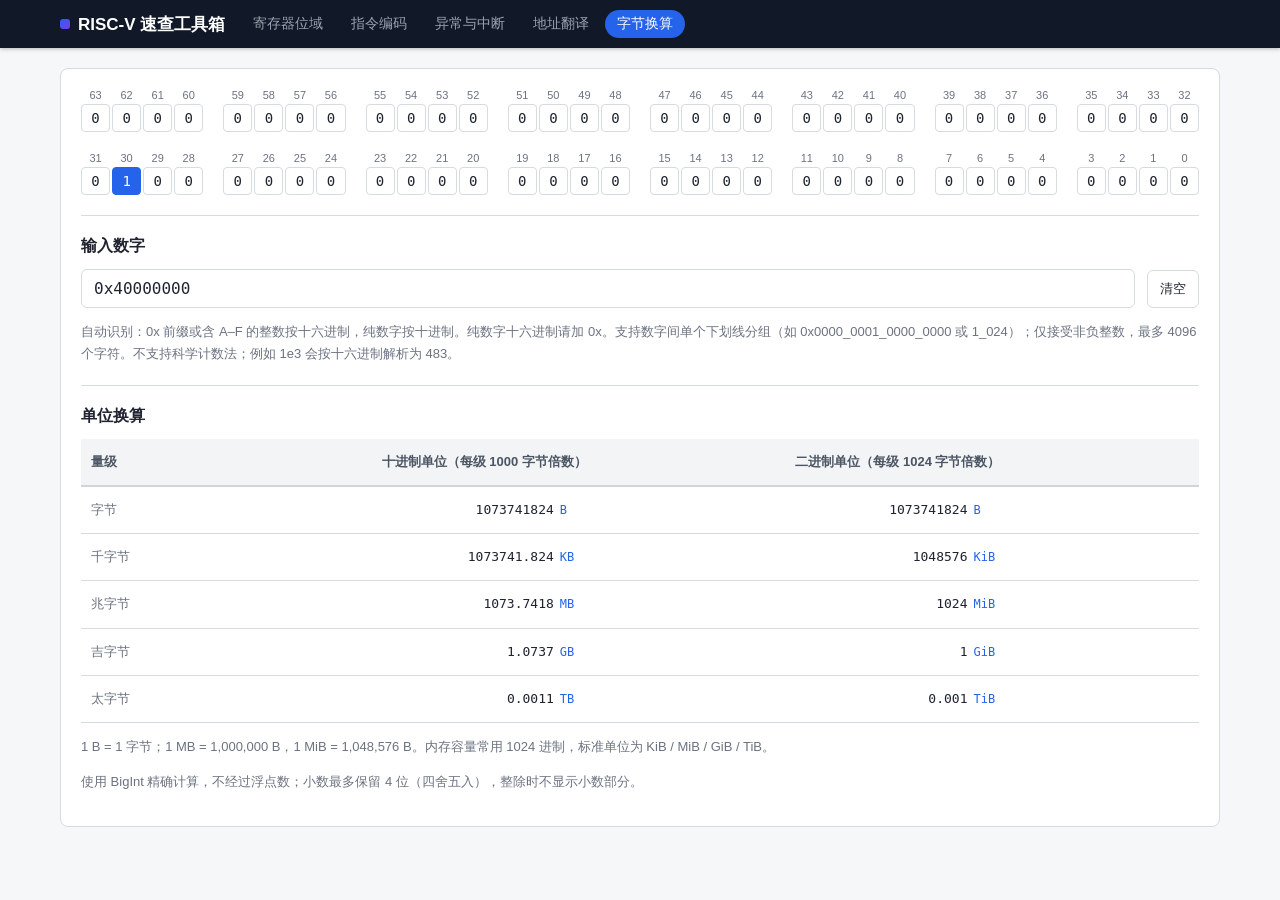
==== bytes.html @ 61f8afaa "Improve input validation and user guidance in bytes.html Updated input validation for hexadecimal an" ====
<!DOCTYPE html>
<html lang="zh-CN">
<head>
<meta charset="UTF-8">
<meta name="viewport" content="width=device-width, initial-scale=1">
<title>RISC-V 速查工具箱</title>
<style>
  :root { --bg:#f6f7f9; --fg:#1f2430; --muted:#6b7280; --line:#d6dae1; --accent:#2563eb; }
  * { box-sizing:border-box; }
  [hidden] { display:none !important; }
  body { margin:0; font-family:-apple-system,"Segoe UI","PingFang SC",sans-serif; background:var(--bg); color:var(--fg); }
  header { position:sticky; top:0; z-index:100; padding:10px max(24px, calc((100% - 1160px) / 2)); background:#111827; color:white; display:flex; flex-wrap:wrap; gap:12px 16px; align-items:center; box-shadow:0 1px 4px rgba(0,0,0,0.25); }
  h1 { font-size:17px; margin:0; font-weight:700; display:flex; align-items:center; gap:8px; }
  h1::before { content:''; width:10px; height:10px; border-radius:3px; background:linear-gradient(135deg,#2563eb,#7c3aed); flex-shrink:0; }
  nav { display:flex; flex-wrap:wrap; gap:4px; margin-right:auto; }
  nav a { color:#9ca3af; text-decoration:none; padding:5px 12px; border-radius:999px; font-size:14px; transition:background .15s, color .15s; }
  nav a:hover { color:white; background:rgba(255,255,255,0.1); }
  nav a[aria-current] { background:var(--accent); color:white; }
  main { max-width:1200px; margin:auto; padding:20px; }
  .card { background:white; border:1px solid var(--line); border-radius:8px; padding:20px; margin-bottom:20px; }
  h2 { margin:0 0 12px; font-size:20px; }
  h3 { font-size:16px; margin:0 0 12px; }
  .section { margin-top:20px; padding-top:20px; border-top:1px solid var(--line); }
  .desc, .tip { color:var(--muted); font-size:13px; line-height:1.7; }
  .input-row { display:flex; align-items:end; gap:12px; }
  .input-field { flex:1; min-width:0; }
  label { display:block; font-size:14px; margin-bottom:6px; }
  input, button { padding:9px 12px; border:1px solid var(--line); border-radius:6px; background:white; color:var(--fg); font:inherit; }
  input { width:100%; font-family:ui-monospace,monospace; }
  input[aria-invalid="true"] { border-color:#b91c1c; }
  button { cursor:pointer; font-size:13px; }
  button:hover { background:#eff6ff; border-color:var(--accent); }
  #clear-btn { flex-shrink:0; }
  :focus-visible { outline:2px solid var(--accent); outline-offset:2px; }
  input:focus-visible { outline:none; border-color:var(--accent); box-shadow:0 0 0 3px rgba(37,99,235,0.15); }
  .error { color:#b91c1c; font-size:13px; line-height:1.7; }
  .bit-grid { display:grid; grid-template-columns:1fr; gap:20px; }
  .bit-group { display:grid; grid-template-columns:repeat(4,minmax(0,1fr)); gap:20px; }
  .bit-byte { display:grid; grid-template-columns:repeat(2,minmax(0,1fr)); gap:20px; }
  .bit-nibble { display:grid; grid-template-columns:repeat(4,minmax(0,1fr)); gap:2px; }
  .bit-cell { min-width:0; text-align:center; }
  .bit-index { display:block; margin-bottom:3px; font-size:11px; color:var(--muted); }
  .bit-button { width:100%; padding:5px 0; border-radius:4px; font:14px ui-monospace,monospace; }
  .bit-button[aria-pressed="true"] { background:var(--accent); border-color:var(--accent); color:white; }
  .bit-button:disabled { cursor:not-allowed; opacity:0.5; }
  table { width:100%; border-collapse:collapse; table-layout:fixed; font-size:13px; }
  th, td { text-align:left; padding:12px 10px; border-bottom:1px solid var(--line); vertical-align:middle; line-height:1.7; }
  th { background:#f3f4f6; color:#4b5563; font-weight:600; border-bottom:2px solid #d1d5db; }
  th:first-child { width:26%; }
  td { font-family:ui-monospace,monospace; overflow-wrap:anywhere; }
  td:first-child { font-family:inherit; color:var(--muted); }
  .unit-value { display:inline-block; min-width:22ch; text-align:right; }
  .unit { display:inline-block; width:3ch; text-align:left; margin-left:6px; color:var(--accent); font-size:12px; }
  @media (max-width:700px) {
    header { padding-left:16px; padding-right:16px; } main { padding:12px; } .card { padding:14px; }
    .bit-grid { grid-template-columns:1fr; gap:12px; }
    .bit-group { grid-template-columns:repeat(2,minmax(0,1fr)); gap:12px; }
    .bit-byte { gap:12px; }
    th, td { padding:10px 6px; } th:first-child { width:26%; }
    .unit-value { min-width:0; }
    .unit { margin-left:4px; }
  }
</style>
</head>
<body>
<header>
  <h1>RISC-V 速查工具箱</h1>
  <nav aria-label="页面导航">
    <a href="index.html">寄存器位域</a>
    <a href="instructions.html">指令编码</a>
    <a href="traps.html">异常与中断</a>
    <a href="translation.html">地址翻译</a>
    <a href="bytes.html" aria-current="page">字节换算</a>
  </nav>
</header>
<main>
  <section class="card" aria-label="字节换算">
    <section aria-label="64 位二进制表示">
      <div id="bit-grid" class="bit-grid" role="group" aria-label="64 位二进制表示" aria-describedby="bit-tip"></div>
      <p class="tip" id="bit-tip"></p>
    </section>
    <section class="section" aria-labelledby="input-title">
      <h3 id="input-title">输入数字</h3>
      <div class="input-row">
        <div class="input-field">
          <input id="number-input" type="text" aria-label="字节数" value="0x40000000" placeholder="例如 0x40000000 或 1073741824"
            autocomplete="off" autocapitalize="off" spellcheck="false" maxlength="4096"
            aria-describedby="input-tip input-error" aria-invalid="false">
        </div>
        <button type="button" id="clear-btn">清空</button>
      </div>
      <p class="tip" id="input-tip">自动识别：0x 前缀或含 A–F 的整数按十六进制，纯数字按十进制。纯数字十六进制请加 0x。支持数字间单个下划线分组（如 0x0000_0001_0000_0000 或 1_024）；仅接受非负整数，最多 4096 个字符。不支持科学计数法；例如 1e3 会按十六进制解析为 483。</p>
      <p class="error" id="input-error" role="alert" hidden></p>
    </section>
    <section class="section" aria-labelledby="units-title">
      <h3 id="units-title">单位换算</h3>
      <table aria-label="字节单位换算结果">
        <thead><tr><th scope="col">量级</th><th scope="col">十进制单位（每级 1000 字节倍数）</th><th scope="col">二进制单位（每级 1024 字节倍数）</th></tr></thead>
        <tbody id="results"></tbody>
      </table>
      <p class="tip">1 B = 1 字节；1 MB = 1,000,000 B，1 MiB = 1,048,576 B。内存容量常用 1024 进制，标准单位为 KiB / MiB / GiB / TiB。</p>
      <p class="tip">使用 BigInt 精确计算，不经过浮点数；小数最多保留 4 位（四舍五入），整除时不显示小数部分。</p>
    </section>
  </section>
</main>
<script src="page-state.js"></script>
<script>
const input = document.getElementById('number-input');
const error = document.getElementById('input-error');
const bitGrid = document.getElementById('bit-grid');
const bitTip = document.getElementById('bit-tip');
let currentBytes = 0n;
const bitButtons = [];
for (let groupIndex = 0; groupIndex < 2; groupIndex++) {
  const firstByte = 7 - groupIndex * 4;
  const group = document.createElement('div'); group.className = 'bit-group';
  group.setAttribute('role', 'group');
  group.setAttribute('aria-label', `第 ${firstByte} 至 ${firstByte - 3} 字节`);
  for (let byte = firstByte; byte > firstByte - 4; byte--) {
    const byteGroup = document.createElement('div'); byteGroup.className = 'bit-byte';
    // 每 4 位（半个字节）一组，组内紧凑、组间留白
    for (let nibble = 1; nibble >= 0; nibble--) {
      const nibbleGroup = document.createElement('div'); nibbleGroup.className = 'bit-nibble';
      for (let offset = 3; offset >= 0; offset--) {
        const bit = byte * 8 + nibble * 4 + offset;
        const cell = document.createElement('div'); cell.className = 'bit-cell';
        const index = document.createElement('span'); index.className = 'bit-index'; index.textContent = bit.toString();
        const button = document.createElement('button'); button.type = 'button'; button.className = 'bit-button';
        button.addEventListener('click', () => {
          if (currentBytes === null) return;
          const value = currentBytes ^ (1n << BigInt(bit));
          const hexadecimal = /^0x/i.test(input.value.trim()) || /[a-f]/i.test(input.value);
          input.value = hexadecimal ? '0x' + value.toString(16).toUpperCase() : value.toString();
          updateResults();
        });
        bitButtons.push({button, bit}); cell.append(index, button); nibbleGroup.appendChild(cell);
      }
      byteGroup.appendChild(nibbleGroup);
    }
    group.appendChild(byteGroup);
  }
  bitGrid.appendChild(group);
}
const units = [['字节','B','B'], ['千字节','KB','KiB'], ['兆字节','MB','MiB'], ['吉字节','GB','GiB'], ['太字节','TB','TiB']];
const resultCells = units.map(([label, decimalUnit, binaryUnit]) => {
  const row = document.createElement('tr');
  const name = document.createElement('td'); name.textContent = label; row.appendChild(name);
  const cells = [decimalUnit, binaryUnit].map(unit => {
    const cell = document.createElement('td');
    const value = document.createElement('span'); value.className = 'unit-value';
    const suffix = document.createElement('span'); suffix.className = 'unit'; suffix.textContent = unit;
    cell.append(value, suffix); row.appendChild(cell); return value;
  });
  document.getElementById('results').appendChild(row); return cells;
});
function parseBytes(raw) {
  const text = raw.trim();
  if (raw.length > 4096) throw new Error('输入不能超过 4096 个字符。');
  if (!text) return null;
  if (/^0x/i.test(text) || /[a-f]/i.test(text)) {
    if (!/^(?:0x)?[0-9a-f]+(?:_[0-9a-f]+)*$/i.test(text)) throw new Error('请输入有效的十六进制非负整数，例如 0xFF 或 FF。');
    return BigInt('0x' + text.replace(/^0x/i, '').replaceAll('_', ''));
  }
  if (!/^[0-9]+(?:_[0-9]+)*$/.test(text)) throw new Error('请输入有效的十进制非负整数，允许数字间单个下划线，不支持小数、负数或其他分隔符。');
  return BigInt(text.replaceAll('_', ''));
}
function formatRatio(bytes, divisor) {
  const integer = bytes / divisor;
  let remainder = bytes % divisor;
  if (remainder === 0n) return integer.toString();
  // 取 5 位小数用于四舍五入到 4 位
  let digits = '';
  for (let i = 0; i < 5; i++) {
    remainder *= 10n;
    digits += (remainder / divisor).toString();
    remainder %= divisor;
  }
  const rounded = (BigInt(digits) + 5n) / 10n;
  if (rounded === 10000n) return (integer + 1n).toString();
  const fraction = rounded.toString().padStart(4, '0').replace(/0+$/, '');
  return integer.toString() + (fraction ? '.' + fraction : '');
}
function updateResults() {
  let bytes = null;
  error.textContent = ''; error.hidden = true; input.setAttribute('aria-invalid', 'false');
  try { bytes = parseBytes(input.value); }
  catch (failure) { error.textContent = failure.message; error.hidden = false; input.setAttribute('aria-invalid', 'true'); }
  currentBytes = error.hidden ? (bytes ?? 0n) : null;
  bitButtons.forEach(({button, bit}) => {
    const enabled = currentBytes !== null;
    const isSet = enabled && (currentBytes & (1n << BigInt(bit))) !== 0n;
    const weight = 1n << BigInt(bit);
    button.disabled = !enabled; button.textContent = enabled ? (isSet ? '1' : '0') : '—';
    button.title = `第 ${bit} 位 · 权重 2^${bit} = 0x${weight.toString(16).toUpperCase()} = ${weight.toString()}`;
    button.setAttribute('aria-pressed', String(isSet));
    button.setAttribute('aria-label', `第 ${bit} 位：${enabled ? (isSet ? '1' : '0') : '不可用'}，权重 2^${bit}，点击翻转`);
  });
  bitTip.hidden = currentBytes === null || currentBytes < (1n << 64n);
  bitTip.textContent = bitTip.hidden ? '' : '当前数值超过 64 位，仅显示低 64 位，翻转时保留高位。';
  resultCells.forEach((cells, index) => cells.forEach((cell, column) => {
    const divisor = (column === 0 ? 1000n : 1024n) ** BigInt(index);
    cell.textContent = bytes === null ? '—' : formatRatio(bytes, divisor);
  }));
}
input.addEventListener('input', updateResults);
document.getElementById('clear-btn').addEventListener('click', () => { input.value = ''; updateResults(); input.focus(); });
updateResults();
PageState.bind({ render:updateResults });
</script>
</body>
</html>
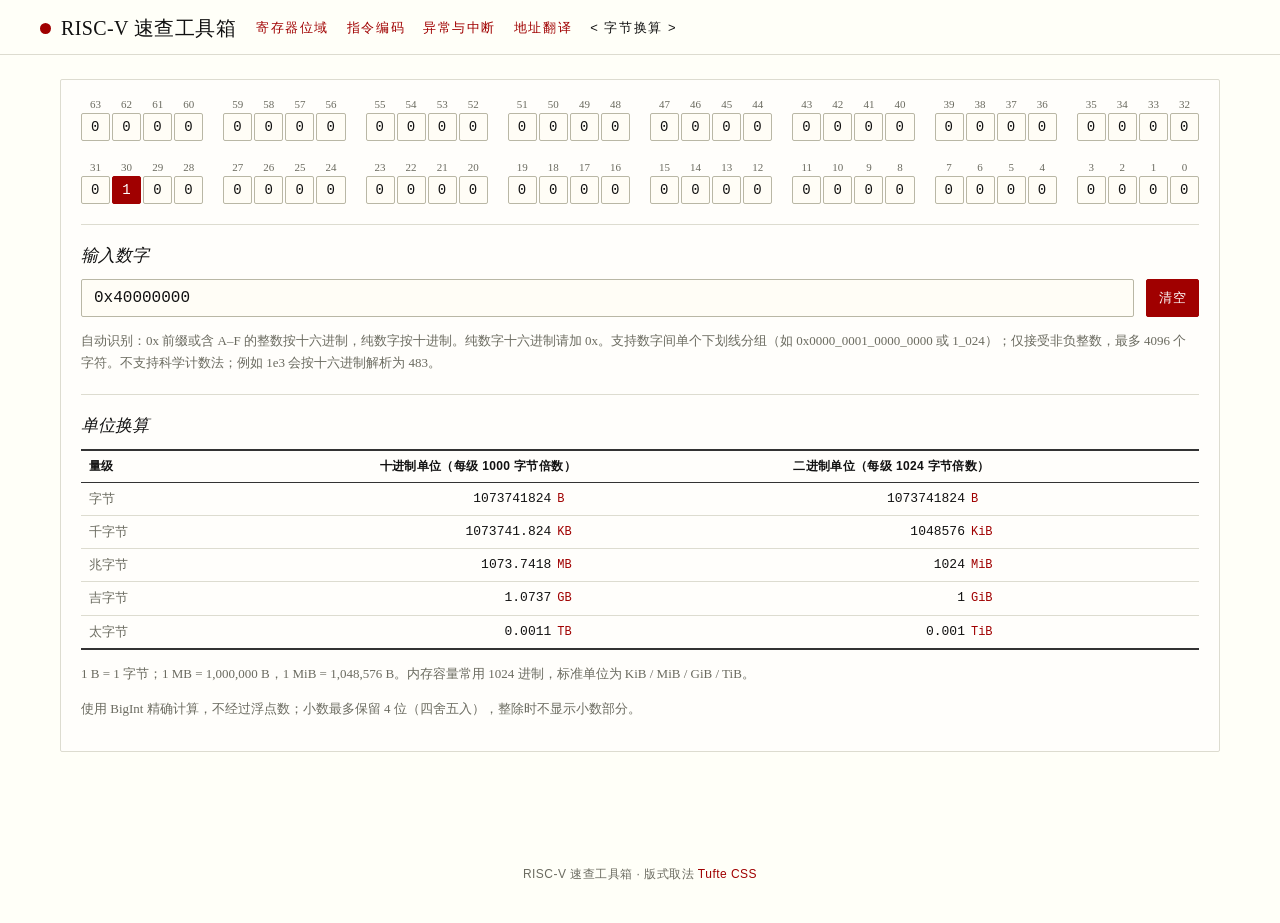
==== commit 36dd3f65: "style" ====
--- a/bytes.html
+++ b/bytes.html
@@ -4,55 +4,36 @@
 <meta charset="UTF-8">
 <meta name="viewport" content="width=device-width, initial-scale=1">
 <title>RISC-V 速查工具箱</title>
+<link rel="stylesheet" href="tufte.css">
 <style>
-  :root { --bg:#f6f7f9; --fg:#1f2430; --muted:#6b7280; --line:#d6dae1; --accent:#2563eb; }
-  * { box-sizing:border-box; }
-  [hidden] { display:none !important; }
-  body { margin:0; font-family:-apple-system,"Segoe UI","PingFang SC",sans-serif; background:var(--bg); color:var(--fg); }
-  header { position:sticky; top:0; z-index:100; padding:10px max(24px, calc((100% - 1160px) / 2)); background:#111827; color:white; display:flex; flex-wrap:wrap; gap:12px 16px; align-items:center; box-shadow:0 1px 4px rgba(0,0,0,0.25); }
-  h1 { font-size:17px; margin:0; font-weight:700; display:flex; align-items:center; gap:8px; }
-  h1::before { content:''; width:10px; height:10px; border-radius:3px; background:linear-gradient(135deg,#2563eb,#7c3aed); flex-shrink:0; }
-  nav { display:flex; flex-wrap:wrap; gap:4px; margin-right:auto; }
-  nav a { color:#9ca3af; text-decoration:none; padding:5px 12px; border-radius:999px; font-size:14px; transition:background .15s, color .15s; }
-  nav a:hover { color:white; background:rgba(255,255,255,0.1); }
-  nav a[aria-current] { background:var(--accent); color:white; }
-  main { max-width:1200px; margin:auto; padding:20px; }
-  .card { background:white; border:1px solid var(--line); border-radius:8px; padding:20px; margin-bottom:20px; }
-  h2 { margin:0 0 12px; font-size:20px; }
-  h3 { font-size:16px; margin:0 0 12px; }
+  /* 页面专属布局（基础主题见 tufte.css） */
+  .card h2 { margin:0 0 12px; }
+  h3 { margin:0 0 12px; }
   .section { margin-top:20px; padding-top:20px; border-top:1px solid var(--line); }
-  .desc, .tip { color:var(--muted); font-size:13px; line-height:1.7; }
+  .desc, .tip { font-size:13px; line-height:1.7; }
   .input-row { display:flex; align-items:end; gap:12px; }
   .input-field { flex:1; min-width:0; }
   label { display:block; font-size:14px; margin-bottom:6px; }
-  input, button { padding:9px 12px; border:1px solid var(--line); border-radius:6px; background:white; color:var(--fg); font:inherit; }
-  input { width:100%; font-family:ui-monospace,monospace; }
-  input[aria-invalid="true"] { border-color:#b91c1c; }
-  button { cursor:pointer; font-size:13px; }
-  button:hover { background:#eff6ff; border-color:var(--accent); }
+  input, button { padding:9px 12px; }
+  input { width:100%; }
   #clear-btn { flex-shrink:0; }
-  :focus-visible { outline:2px solid var(--accent); outline-offset:2px; }
-  input:focus-visible { outline:none; border-color:var(--accent); box-shadow:0 0 0 3px rgba(37,99,235,0.15); }
-  .error { color:#b91c1c; font-size:13px; line-height:1.7; }
   .bit-grid { display:grid; grid-template-columns:1fr; gap:20px; }
   .bit-group { display:grid; grid-template-columns:repeat(4,minmax(0,1fr)); gap:20px; }
   .bit-byte { display:grid; grid-template-columns:repeat(2,minmax(0,1fr)); gap:20px; }
   .bit-nibble { display:grid; grid-template-columns:repeat(4,minmax(0,1fr)); gap:2px; }
   .bit-cell { min-width:0; text-align:center; }
   .bit-index { display:block; margin-bottom:3px; font-size:11px; color:var(--muted); }
-  .bit-button { width:100%; padding:5px 0; border-radius:4px; font:14px ui-monospace,monospace; }
-  .bit-button[aria-pressed="true"] { background:var(--accent); border-color:var(--accent); color:white; }
+  .bit-button { width:100%; padding:5px 0; border-radius:2px; font:14px var(--mono); background:#fffdf6; color:var(--fg); border:1px solid #b9b7a5; }
+  .bit-button:hover { background:#f2f1e8; border-color:#b9b7a5; color:var(--fg); }
   .bit-button:disabled { cursor:not-allowed; opacity:0.5; }
-  table { width:100%; border-collapse:collapse; table-layout:fixed; font-size:13px; }
-  th, td { text-align:left; padding:12px 10px; border-bottom:1px solid var(--line); vertical-align:middle; line-height:1.7; }
-  th { background:#f3f4f6; color:#4b5563; font-weight:600; border-bottom:2px solid #d1d5db; }
+  table { table-layout:fixed; }
   th:first-child { width:26%; }
-  td { font-family:ui-monospace,monospace; overflow-wrap:anywhere; }
+  td { font-family:var(--mono); overflow-wrap:anywhere; }
   td:first-child { font-family:inherit; color:var(--muted); }
   .unit-value { display:inline-block; min-width:22ch; text-align:right; }
   .unit { display:inline-block; width:3ch; text-align:left; margin-left:6px; color:var(--accent); font-size:12px; }
   @media (max-width:700px) {
-    header { padding-left:16px; padding-right:16px; } main { padding:12px; } .card { padding:14px; }
+    main { padding:12px; } .card { padding:14px; }
     .bit-grid { grid-template-columns:1fr; gap:12px; }
     .bit-group { grid-template-columns:repeat(2,minmax(0,1fr)); gap:12px; }
     .bit-byte { gap:12px; }
@@ -207,5 +188,9 @@
 updateResults();
 PageState.bind({ render:updateResults });
 </script>
+<footer class="site-footer">
+  <hr class="slender">
+  <div class="credits">RISC-V 速查工具箱 · 版式取法 <a href="https://edwardtufte.github.io/tufte-css/">Tufte CSS</a></div>
+</footer>
 </body>
 </html>
--- a/tufte.css
+++ b/tufte.css
@@ -0,0 +1,322 @@
+/* ==========================================================================
+   Tufte theme for RISC-V BitLab
+   移植自 zhyantao.github.io（Tufte Jekyll / Tufte CSS by Dave Liepmann）
+   纸面米色 #fffff8 · 墨色正文 #111 · 深红强调 #a00000 · ET Book 衬线
+   ========================================================================== */
+
+/* ---------- ET Book 字体（与参考站同源） ---------- */
+@font-face {
+  font-family: "ET Book";
+  src: url("fonts/et-book/et-book-roman-line-figures/et-book-roman-line-figures.woff") format("woff"),
+       url("fonts/et-book/et-book-roman-line-figures/et-book-roman-line-figures.ttf") format("truetype");
+  font-weight: normal;
+  font-style: normal;
+  font-display: swap;
+}
+@font-face {
+  font-family: "ET Book";
+  src: url("fonts/et-book/et-book-display-italic-old-style-figures/et-book-display-italic-old-style-figures.woff") format("woff"),
+       url("fonts/et-book/et-book-display-italic-old-style-figures/et-book-display-italic-old-style-figures.ttf") format("truetype");
+  font-weight: normal;
+  font-style: italic;
+  font-display: swap;
+}
+@font-face {
+  font-family: "ET Book";
+  src: url("fonts/et-book/et-book-bold-line-figures/et-book-bold-line-figures.woff") format("woff"),
+       url("fonts/et-book/et-book-bold-line-figures/et-book-bold-line-figures.ttf") format("truetype");
+  font-weight: bold;
+  font-style: normal;
+  font-display: swap;
+}
+
+/* ---------- 设计令牌 ---------- */
+:root {
+  --bg: #fffff8;            /* Tufte 纸面 */
+  --paper: #fffefb;         /* 卡片纸 */
+  --fg: #111111;            /* 正文墨色 */
+  --muted: #6b6b60;         /* 暖灰辅助色 */
+  --line: #dddcd0;          /* 细分隔线 */
+  --rule: #333333;          /* booktabs 粗线 */
+  --accent: #a00000;        /* Tufte 深红 */
+  --accent-soft: #f3e6e0;   /* 深红的纸面淡底 */
+  --serif: "ET Book", Palatino, "Palatino Linotype", "Book Antiqua", Georgia,
+           "Songti SC", "Noto Serif CJK SC", "SimSun", serif;
+  --sans: "Gill Sans", "Gill Sans MT", "Gotham Narrow", Lato, Calibri,
+          "PingFang SC", "Microsoft YaHei", sans-serif;
+  --mono: Consolas, "Liberation Mono", Menlo, Courier, monospace;
+}
+
+/* ---------- 基础 ---------- */
+* { box-sizing: border-box; }
+[hidden] { display: none !important; }
+
+html {
+  -webkit-font-smoothing: antialiased;
+  -moz-osx-font-smoothing: grayscale;
+}
+
+body {
+  margin: 0;
+  font-family: var(--serif);
+  background-color: var(--bg);
+  color: var(--fg);
+}
+
+a { color: var(--accent); text-decoration: none; }
+a:hover { color: #c1171c; }
+
+::selection { background: var(--accent); color: #fff; }
+
+/* ---------- 页头导航（参考站 nav.group 风格） ---------- */
+header {
+  position: sticky;
+  top: 0;
+  z-index: 100;
+  padding: 14px max(24px, calc((100% - 1200px) / 2)) 12px;
+  background: var(--bg);
+  border-bottom: 1px solid var(--line);
+  display: flex;
+  flex-wrap: wrap;
+  gap: 10px 18px;
+  align-items: center;
+}
+
+header h1 {
+  margin: 0;
+  font-family: var(--serif);
+  font-weight: 400;
+  font-size: 20px;
+  letter-spacing: 0.02em;
+  display: flex;
+  align-items: center;
+  gap: 10px;
+}
+header h1::before {
+  content: '';
+  width: 11px;
+  height: 11px;
+  border-radius: 50%;
+  background: var(--accent);
+  flex-shrink: 0;
+}
+
+nav {
+  display: flex;
+  flex-wrap: wrap;
+  gap: 2px 14px;
+  margin-right: auto;
+}
+nav a {
+  font-family: var(--sans);
+  font-size: 13px;
+  letter-spacing: 0.12em;
+  text-transform: uppercase;
+  color: var(--accent);
+  padding: 5px 2px;
+  border-radius: 0;
+  transition: color .15s;
+}
+nav a:hover { color: #111; background: transparent; }
+nav a[aria-current] { color: #111; }
+nav a[aria-current]::before { content: "\0003c\000a0"; }
+nav a[aria-current]::after { content: "\000a0\0003e"; }
+nav a:focus-visible { outline: 2px solid var(--accent); outline-offset: 2px; }
+
+/* ---------- 主区 ---------- */
+main { max-width: 1200px; margin: 0 auto; padding: 24px 20px 48px; }
+
+/* ---------- 标题（Tufte：h1 直立、h2/h3 斜体衬线） ---------- */
+h1 { font-weight: 400; font-family: var(--serif); }
+h2, h3 { font-family: var(--serif); font-weight: 400; font-style: italic; }
+h2 { font-size: 22px; line-height: 1.25; }
+h3 { font-size: 17px; line-height: 1.3; }
+
+/* ---------- 正文 ---------- */
+p, li { line-height: 1.65; }
+.desc, .tip, .help, .hint { color: var(--muted); }
+
+/* ---------- 卡片：细线纸面，直角为主 ---------- */
+.intro, .card {
+  background: var(--paper);
+  border: 1px solid var(--line);
+  border-radius: 2px;
+  padding: 18px 20px;
+  margin-bottom: 20px;
+}
+
+/* ---------- booktabs 三线表 ---------- */
+table {
+  width: 100%;
+  border-collapse: collapse;
+  font-size: 13px;
+  margin-top: 10px;
+}
+caption { text-align: left; color: var(--muted); padding: 6px 0; font-style: italic; }
+th, td {
+  text-align: left;
+  padding: 6px 8px;
+  border-bottom: 1px solid var(--line);
+  line-height: 1.55;
+  vertical-align: middle;
+}
+thead th, th {
+  background: transparent;
+  color: var(--fg);
+  font-weight: 600;
+  font-family: var(--sans);
+  font-size: 12px;
+  letter-spacing: 0.03em;
+  border-bottom: 1px solid var(--rule);
+}
+table { border-top: 2px solid var(--rule); border-bottom: 2px solid var(--rule); }
+tr:last-child td { border-bottom: none; }
+tr.hover, tr.active { background: #f7f2e8; }
+.table-wrap { overflow-x: auto; }
+
+/* ---------- 代码 ---------- */
+code, pre {
+  font-family: var(--mono);
+  background: #f2f1e8;
+  padding: 1px 5px;
+  border-radius: 2px;
+  overflow-wrap: anywhere;
+}
+pre { padding: 10px 12px; line-height: 1.6; }
+
+/* ---------- 表单控件：纸面、细墨线、微直角 ---------- */
+input, select, textarea, button {
+  font: inherit;
+  border: 1px solid #b9b7a5;
+  border-radius: 2px;
+  background: var(--bg);
+  color: var(--fg);
+}
+input, textarea {
+  font-family: var(--mono);
+  background: #fffdf6;
+}
+input[aria-invalid="true"] { border-color: #b91c1c; }
+button, .codec-button, .value-reset {
+  cursor: pointer;
+  font-family: var(--sans);
+  font-size: 13px;
+  letter-spacing: 0.03em;
+  padding: 7px 14px;
+  background: var(--accent);
+  border: 1px solid var(--accent);
+  color: #fff;
+  transition: background .15s, color .15s;
+}
+button:hover, .codec-button:hover, .value-reset:hover { background: #7c0000; border-color: #7c0000; color: #fff; }
+button.secondary { background: var(--bg); color: var(--accent); }
+button.secondary:hover { background: var(--accent-soft); border-color: var(--accent); color: #7c0000; }
+
+:focus-visible { outline: 2px solid var(--accent); outline-offset: 2px; }
+input:focus-visible, select:focus-visible, textarea:focus-visible {
+  outline: none;
+  border-color: var(--accent);
+  box-shadow: 0 0 0 3px rgba(160, 0, 0, 0.12);
+}
+
+select {
+  -webkit-appearance: none;
+  appearance: none;
+  padding: 6px 30px 6px 10px;
+  background-image: url("data:image/svg+xml,%3Csvg xmlns='http://www.w3.org/2000/svg' width='10' height='6' viewBox='0 0 10 6'%3E%3Cpath d='M1 1l4 4 4-4' fill='none' stroke='%23a00000' stroke-width='1.5' stroke-linecap='round' stroke-linejoin='round'/%3E%3C/svg%3E");
+  background-repeat: no-repeat;
+  background-position: right 10px center;
+}
+header select { background-color: #fffdf6; font-family: var(--sans); font-size: 13px; }
+
+/* ---------- 标签：深红纸面小签 ---------- */
+.tag {
+  font-size: 12px;
+  color: var(--accent);
+  background: var(--accent-soft);
+  border: 1px solid #e3ccc3;
+  border-radius: 2px;
+  padding: 2px 8px;
+  font-family: var(--sans);
+  letter-spacing: 0.04em;
+  white-space: nowrap;
+}
+
+/* ---------- 注释块：左侧深红墨线 ---------- */
+.notes {
+  background: #f7f4ea;
+  border-left: 3px solid var(--accent);
+  padding: 10px 14px;
+  margin-top: 14px;
+  font-size: 13px;
+  line-height: 1.7;
+}
+.notes p { margin: 4px 0; }
+.warning { background: #faf3e3; border-left-color: #b45309; }
+
+.error, .value-error { color: #b91c1c; }
+.error:empty, .value-error:empty { display: none; }
+
+/* ---------- 位域格 / 字段格（暖纸淡彩，沿用分类语义） ---------- */
+.bit-labels span { font: 11px var(--mono); text-align: center; color: var(--muted); padding: 3px 0; }
+
+.field, .cell {
+  border: 1px solid #b9b7a5;
+  background: var(--paper);
+}
+.cell.rsv, .rsv {
+  background: repeating-linear-gradient(45deg, #f4f3ec, #f4f3ec 4px, #e9e8de 4px, #e9e8de 8px);
+  color: var(--muted);
+}
+.cell.hover, .cell:hover, .field.active, .field:hover {
+  outline: 2px solid var(--accent);
+  outline-offset: -2px;
+  z-index: 1;
+}
+
+/* 分类配色：蓝 / 绿 / 黄 / 粉 / 紫（暖化以贴合纸面） */
+.c0, .opcode, .vpn-even { background: #dde7f0; }
+.c1, .destination { background: #e2ecd9; }
+.c2, .source, .offset { background: #f2e9c8; }
+.c3, .immediate { background: #f0dcd9; }
+.c4, .function, .vpn-odd { background: #e7e0ea; }
+.extension { background: #e9e8de; }
+
+.cell.nonzero { box-shadow: inset 0 -3px var(--accent); }
+.bit-value, .codec-bit {
+  border: 1px solid var(--line);
+  background: #f7f5ec;
+  color: var(--muted);
+}
+.bit-value[aria-pressed="true"], .codec-bit[aria-pressed="true"], .bit-button[aria-pressed="true"] {
+  background: var(--accent);
+  border-color: var(--accent);
+  color: #fff;
+}
+
+/* ---------- 页脚（参考站 footer 风格） ---------- */
+footer.site-footer {
+  max-width: 1200px;
+  margin: 0 auto;
+  padding: 0 20px 40px;
+  font-family: var(--sans);
+}
+footer.site-footer hr.slender {
+  border: 0;
+  height: 1px;
+  margin: 1.4rem 0;
+  background-image: linear-gradient(left, rgba(0,0,0,0), rgba(0,0,0,0.45), rgba(0,0,0,0));
+}
+footer.site-footer .credits {
+  text-align: center;
+  color: var(--muted);
+  font-size: 12px;
+  letter-spacing: 0.04em;
+}
+
+/* ---------- 打印 ---------- */
+@media print {
+  header, footer.site-footer, button, .actions { display: none !important; }
+  body { background: #fff; }
+  .intro, .card { border: none; padding: 0; }
+}
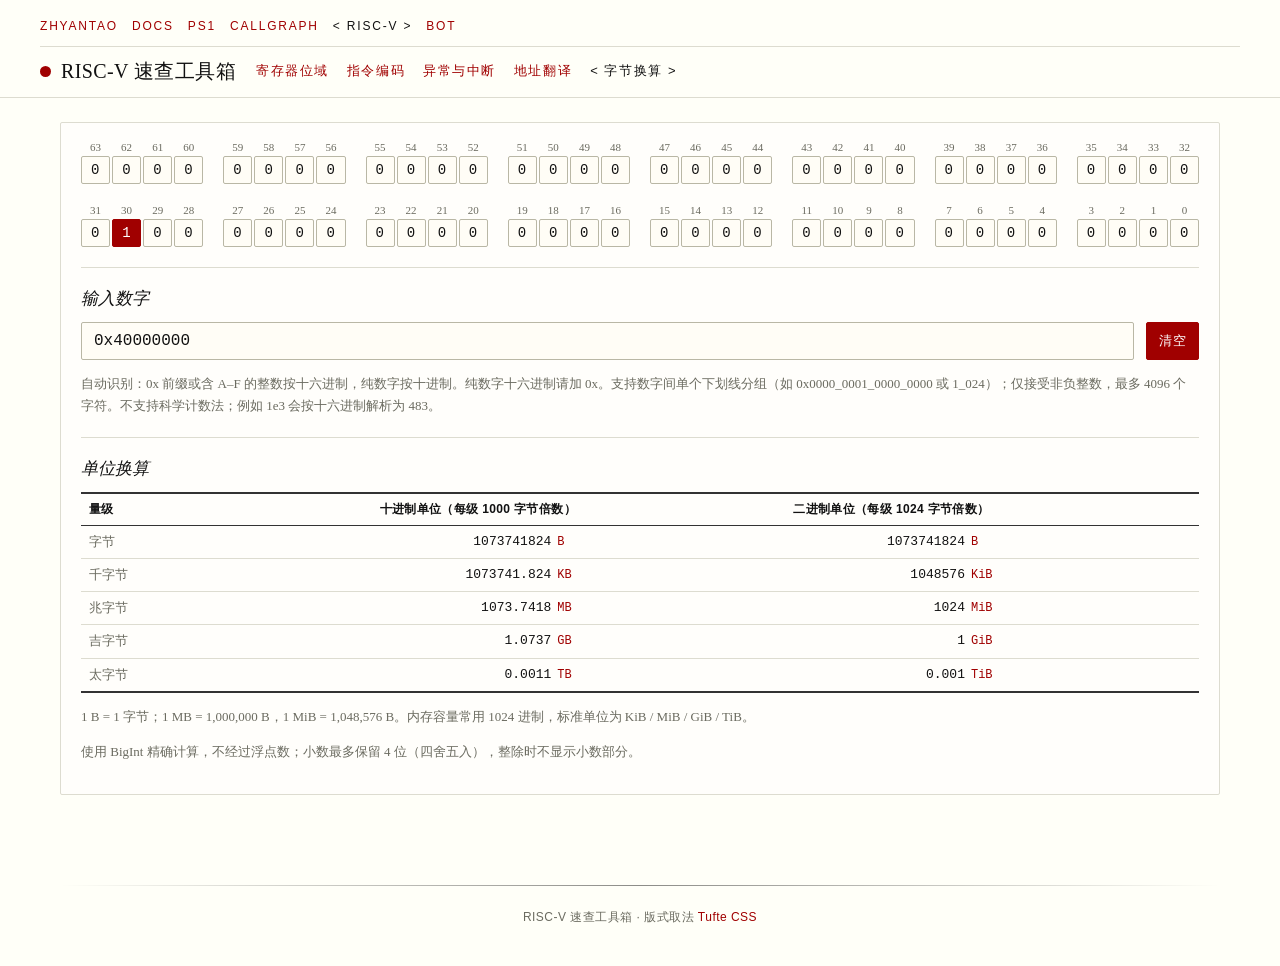
==== commit 87bb4626: "Add cross-site header nav to all pages" ====
--- a/bytes.html
+++ b/bytes.html
@@ -45,6 +45,14 @@
 </head>
 <body>
 <header>
+  <nav class="site-nav" aria-label="站点导航">
+    <a href="https://zhyantao.github.io/">ZHYANTAO</a>
+    <a href="https://zhyantao.github.io/docs/">DOCS</a>
+    <a href="https://zhyantao.github.io/PS1-generator/">PS1</a>
+    <a href="https://zhyantao.github.io/callgraphs-generator/">CALLGRAPH</a>
+    <a href="https://zhyantao.github.io/riscv-bitlab/" aria-current="page">RISC-V</a>
+    <a href="https://zhyantao.github.io/trading/">BOT</a>
+  </nav>
   <h1>RISC-V 速查工具箱</h1>
   <nav aria-label="页面导航">
     <a href="index.html">寄存器位域</a>
--- a/tufte.css
+++ b/tufte.css
@@ -123,6 +123,24 @@
 nav a[aria-current]::after { content: "\000a0\0003e"; }
 nav a:focus-visible { outline: 2px solid var(--accent); outline-offset: 2px; }
 
+/* ---------- 站点互跳导航（与 zhyantao.github.io 各站页眉一致） ---------- */
+header > nav.site-nav {
+  flex-basis: 100%;
+  margin: 0;
+  padding: 2px 0 10px;
+  border-bottom: 1px solid var(--line);
+}
+header > nav.site-nav a {
+  font-size: 12px;
+  letter-spacing: 0.15em;
+  color: var(--accent);
+  padding: 3px 0;
+}
+header > nav.site-nav a:hover { color: var(--fg); background: transparent; }
+header > nav.site-nav a[aria-current="page"] { color: var(--fg); }
+header > nav.site-nav a[aria-current="page"]::before { content: "\0003c\000a0"; }
+header > nav.site-nav a[aria-current="page"]::after { content: "\000a0\0003e"; }
+
 /* ---------- 主区 ---------- */
 main { max-width: 1200px; margin: 0 auto; padding: 24px 20px 48px; }
 
@@ -305,7 +323,7 @@
   border: 0;
   height: 1px;
   margin: 1.4rem 0;
-  background-image: linear-gradient(left, rgba(0,0,0,0), rgba(0,0,0,0.45), rgba(0,0,0,0));
+  background-image: linear-gradient(to right, rgba(0,0,0,0), rgba(0,0,0,0.45), rgba(0,0,0,0));
 }
 footer.site-footer .credits {
   text-align: center;
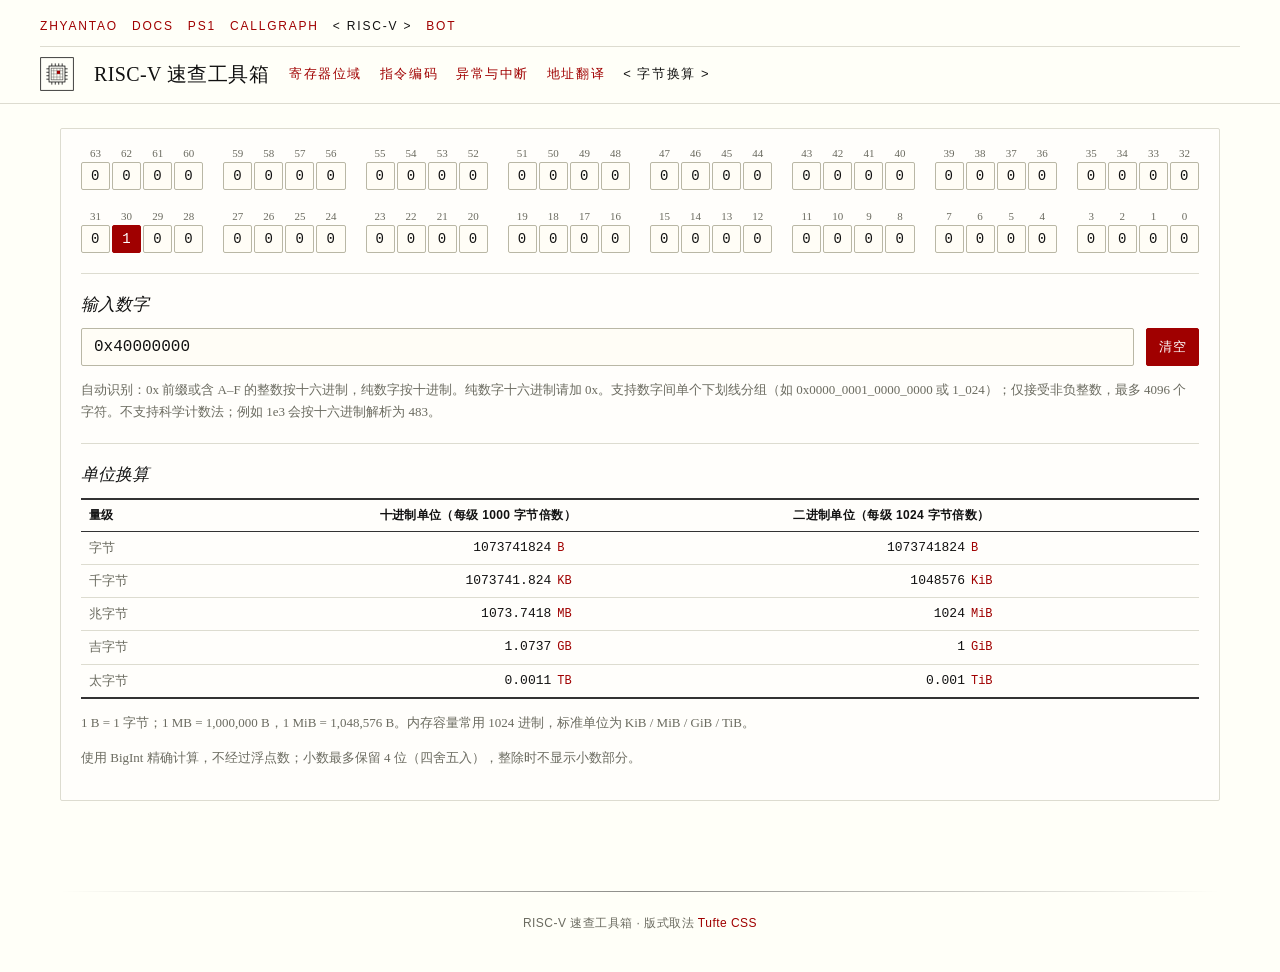
==== commit a4d8f6af: "Add SVG favicon and header logo, replace h1 dot" ====
--- a/bytes.html
+++ b/bytes.html
@@ -4,6 +4,7 @@
 <meta charset="UTF-8">
 <meta name="viewport" content="width=device-width, initial-scale=1">
 <title>RISC-V 速查工具箱</title>
+<link rel="icon" href="favicon.svg" type="image/svg+xml">
 <link rel="stylesheet" href="tufte.css">
 <style>
   /* 页面专属布局（基础主题见 tufte.css） */
@@ -53,6 +54,7 @@
     <a href="https://zhyantao.github.io/riscv-bitlab/" aria-current="page">RISC-V</a>
     <a href="https://zhyantao.github.io/trading/">BOT</a>
   </nav>
+  <img class="site-logo" src="favicon.svg" alt="RISC-V BitLab">
   <h1>RISC-V 速查工具箱</h1>
   <nav aria-label="页面导航">
     <a href="index.html">寄存器位域</a>
--- a/tufte.css
+++ b/tufte.css
@@ -93,12 +93,14 @@
   gap: 10px;
 }
 header h1::before {
-  content: '';
-  width: 11px;
-  height: 11px;
-  border-radius: 50%;
-  background: var(--accent);
-  flex-shrink: 0;
+  content: none; /* 红点改为站点 logo（.site-logo） */
+}
+
+header .site-logo {
+  height: 34px;
+  width: auto;
+  display: block;
+  margin-right: 2px;
 }
 
 nav {
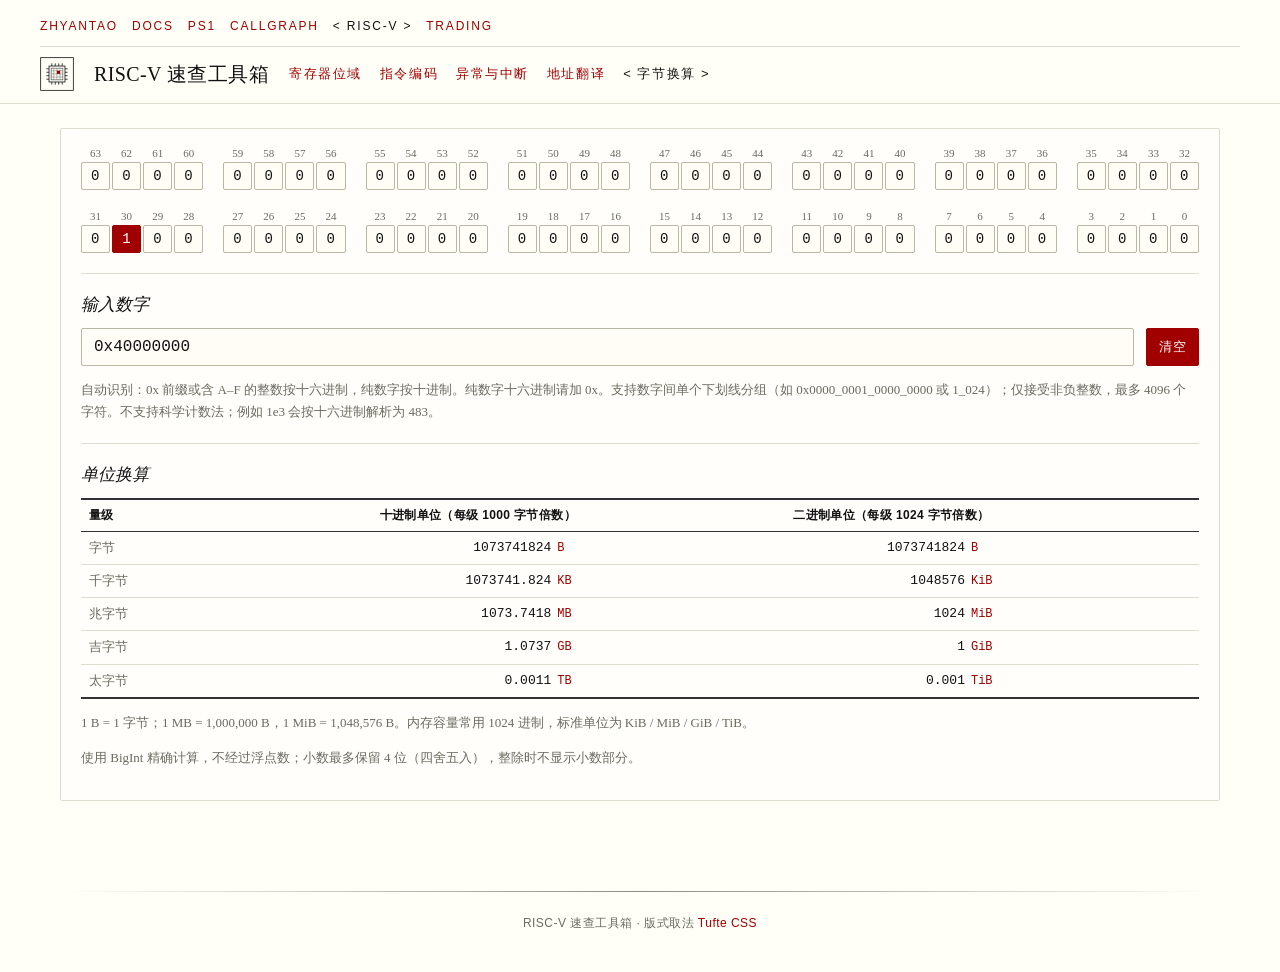
==== commit 03f01c63: "Rename site nav label BOT to TRADING" ====
--- a/bytes.html
+++ b/bytes.html
@@ -52,7 +52,7 @@
     <a href="https://zhyantao.github.io/PS1-generator/">PS1</a>
     <a href="https://zhyantao.github.io/callgraphs-generator/">CALLGRAPH</a>
     <a href="https://zhyantao.github.io/riscv-bitlab/" aria-current="page">RISC-V</a>
-    <a href="https://zhyantao.github.io/trading/">BOT</a>
+    <a href="https://zhyantao.github.io/trading/">TRADING</a>
   </nav>
   <img class="site-logo" src="favicon.svg" alt="RISC-V BitLab">
   <h1>RISC-V 速查工具箱</h1>
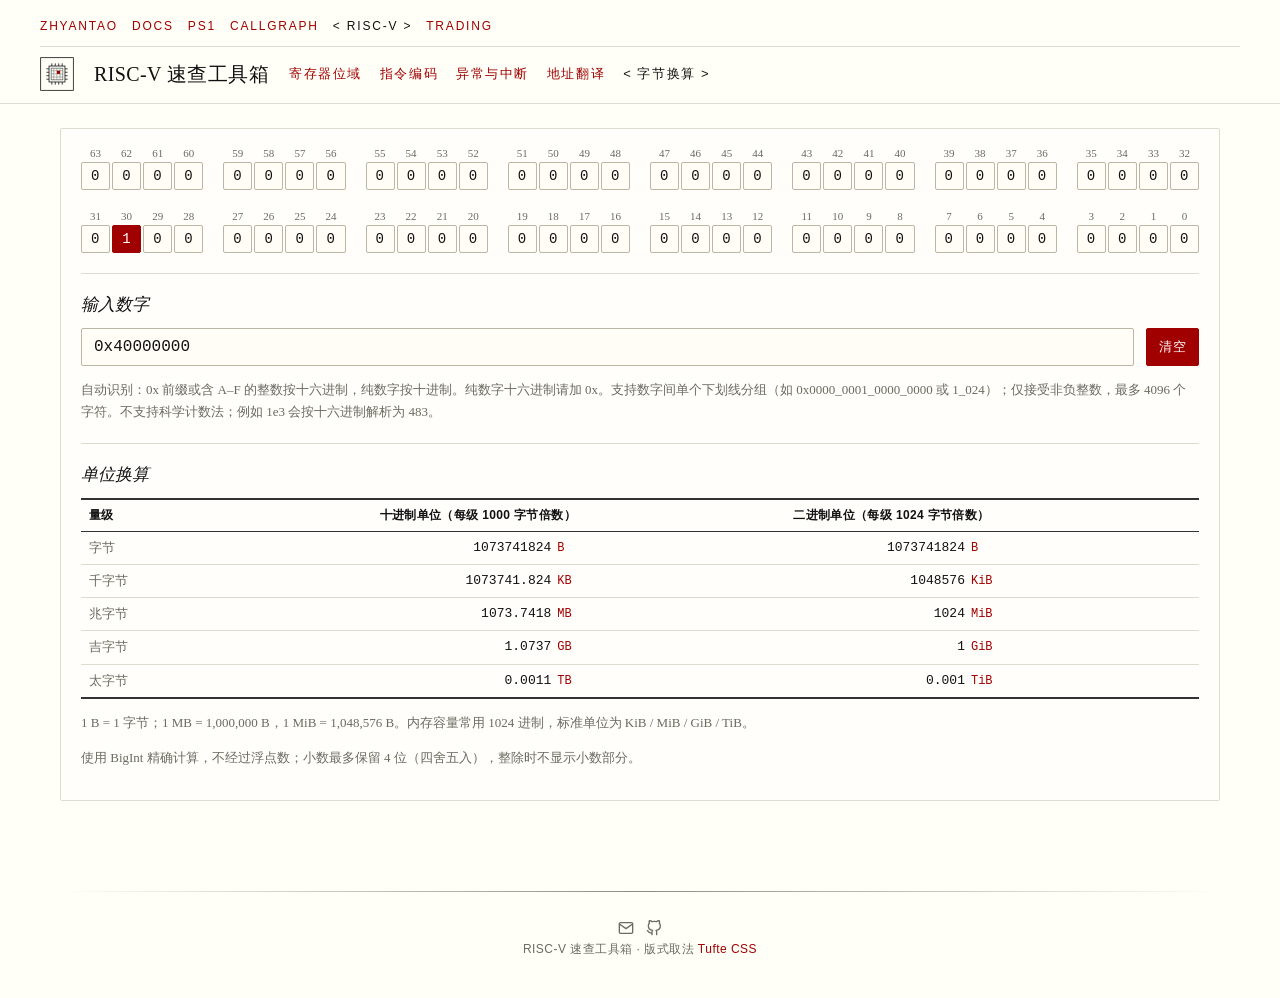
==== commit 26ff8aba: "Add email and GitHub contact links to footer Match the contact style of zhyantao.github.io: icon lin" ====
--- a/bytes.html
+++ b/bytes.html
@@ -25,7 +25,6 @@
   .bit-cell { min-width:0; text-align:center; }
   .bit-index { display:block; margin-bottom:3px; font-size:11px; color:var(--muted); }
   .bit-button { width:100%; padding:5px 0; border-radius:2px; font:14px var(--mono); background:#fffdf6; color:var(--fg); border:1px solid #b9b7a5; }
-  .bit-button:hover { background:#f2f1e8; border-color:#b9b7a5; color:var(--fg); }
   .bit-button:disabled { cursor:not-allowed; opacity:0.5; }
   table { table-layout:fixed; }
   th:first-child { width:26%; }
@@ -200,6 +199,23 @@
 </script>
 <footer class="site-footer">
   <hr class="slender">
+  <ul class="footer-links">
+    <li><a href="mailto:yantao.z@outlook.com" aria-label="Email">
+      <svg viewBox="0 0 24 24" width="1em" height="1em" fill="none"
+        stroke="currentColor" stroke-width="2" stroke-linecap="round"
+        stroke-linejoin="round" aria-hidden="true">
+        <path d="M4 4h16c1.1 0 2 .9 2 2v12c0 1.1-.9 2-2 2H4c-1.1 0-2-.9-2-2V6c0-1.1.9-2 2-2z"/>
+        <polyline points="22,6 12,13 2,6"/>
+      </svg>
+    </a></li>
+    <li><a href="https://github.com/zhyantao" aria-label="GitHub">
+      <svg viewBox="0 0 24 24" width="1em" height="1em" fill="none"
+        stroke="currentColor" stroke-width="2" stroke-linecap="round"
+        stroke-linejoin="round" aria-hidden="true">
+        <path d="M9 19c-5 1.5-5-2.5-7-3m14 6v-3.87a3.37 3.37 0 0 0-.94-2.61c3.14-.35 6.44-1.54 6.44-7A5.44 5.44 0 0 0 20 4.77 5.07 5.07 0 0 0 19.91 1S18.73.65 16 2.48a13.38 13.38 0 0 0-7 0C6.27.65 5.09 1 5.09 1A5.07 5.07 0 0 0 5 4.77a5.44 5.44 0 0 0-1.5 3.78c0 5.42 3.3 6.61 6.44 7A3.37 3.37 0 0 0 9 18.13V22"/>
+      </svg>
+    </a></li>
+  </ul>
   <div class="credits">RISC-V 速查工具箱 · 版式取法 <a href="https://edwardtufte.github.io/tufte-css/">Tufte CSS</a></div>
 </footer>
 </body>
--- a/tufte.css
+++ b/tufte.css
@@ -333,6 +333,26 @@
   font-size: 12px;
   letter-spacing: 0.04em;
 }
+ul.footer-links {
+  list-style: none;
+  text-align: center;
+  margin: 0 auto;
+  padding: 0;
+}
+ul.footer-links li {
+  display: inline;
+  padding: 0.5rem 0.25rem;
+}
+ul.footer-links a {
+  color: var(--muted);
+  text-decoration: none;
+}
+ul.footer-links a:hover {
+  color: var(--accent);
+}
+ul.footer-links svg {
+  vertical-align: middle;
+}
 
 /* ---------- 打印 ---------- */
 @media print {
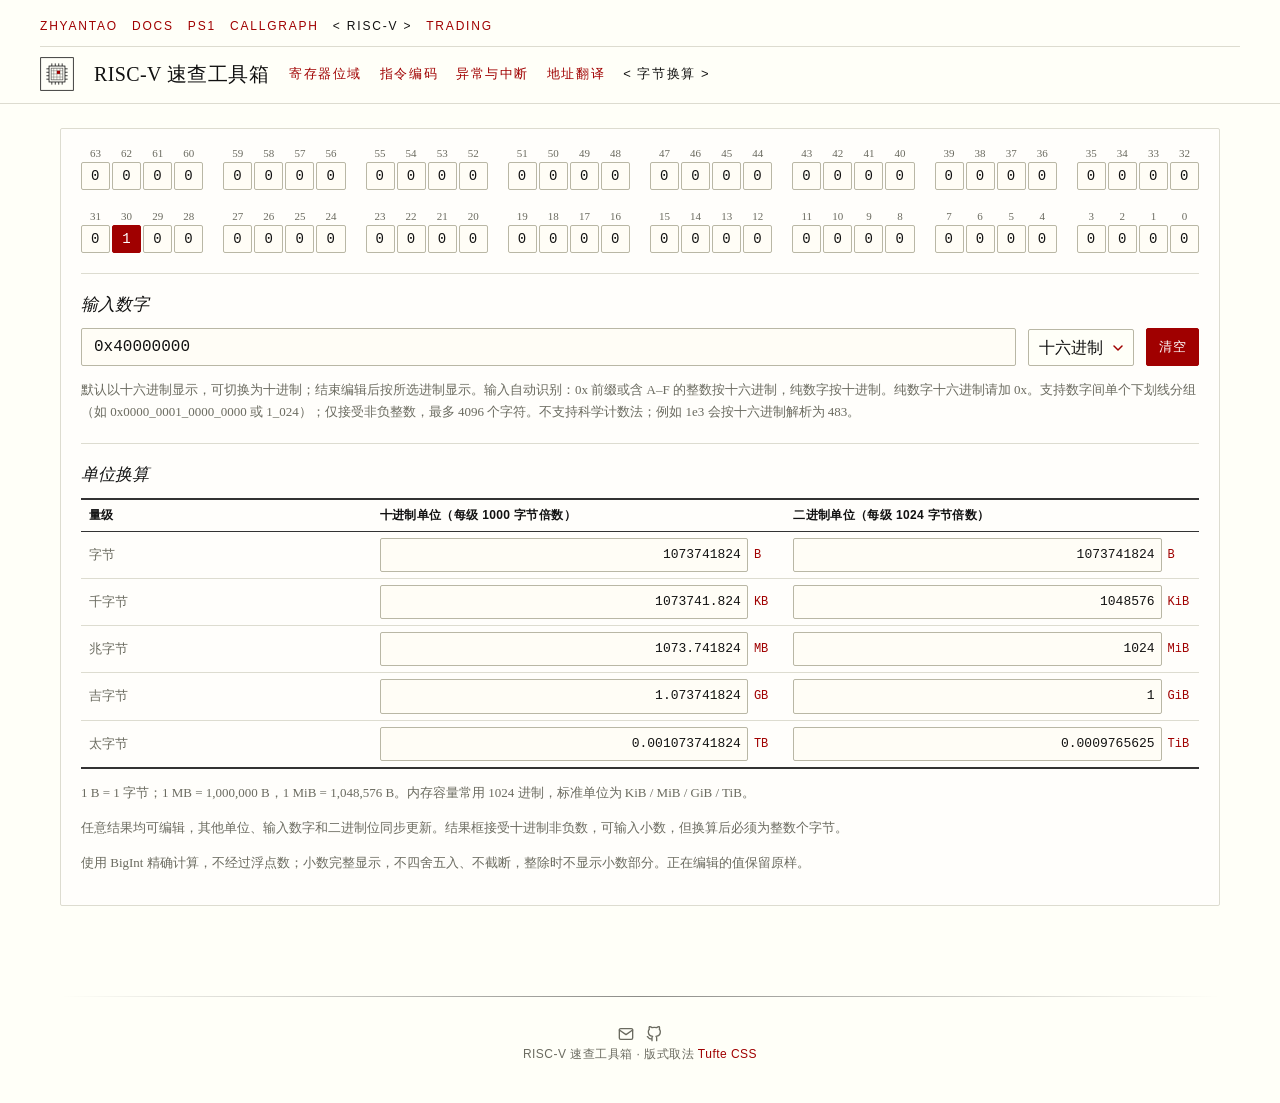
==== commit ba78888d: "Improve input layout and display settings in bytes.html Updated input layout and display settings fo" ====
--- a/bytes.html
+++ b/bytes.html
@@ -12,12 +12,13 @@
   h3 { margin:0 0 12px; }
   .section { margin-top:20px; padding-top:20px; border-top:1px solid var(--line); }
   .desc, .tip { font-size:13px; line-height:1.7; }
-  .input-row { display:flex; align-items:end; gap:12px; }
-  .input-field { flex:1; min-width:0; }
+  .input-row { display:flex; flex-wrap:wrap; align-items:end; gap:12px; }
+  .input-field { flex:1 1 180px; min-width:0; }
   label { display:block; font-size:14px; margin-bottom:6px; }
   input, button { padding:9px 12px; }
   input { width:100%; }
   #clear-btn { flex-shrink:0; }
+  #display-base { flex-shrink:0; padding:9px 30px 9px 10px; }
   .bit-grid { display:grid; grid-template-columns:1fr; gap:20px; }
   .bit-group { display:grid; grid-template-columns:repeat(4,minmax(0,1fr)); gap:20px; }
   .bit-byte { display:grid; grid-template-columns:repeat(2,minmax(0,1fr)); gap:20px; }
@@ -30,7 +31,7 @@
   th:first-child { width:26%; }
   td { font-family:var(--mono); overflow-wrap:anywhere; }
   td:first-child { font-family:inherit; color:var(--muted); }
-  .unit-value { display:inline-block; min-width:22ch; text-align:right; }
+  .unit-value { width:calc(100% - 3ch - 6px); min-width:0; padding:6px; text-align:right; }
   .unit { display:inline-block; width:3ch; text-align:left; margin-left:6px; color:var(--accent); font-size:12px; }
   @media (max-width:700px) {
     main { padding:12px; } .card { padding:14px; }
@@ -77,9 +78,13 @@
             autocomplete="off" autocapitalize="off" spellcheck="false" maxlength="4096"
             aria-describedby="input-tip input-error" aria-invalid="false">
         </div>
+        <select id="display-base" aria-label="输入数字显示进制">
+          <option value="16" selected>十六进制</option>
+          <option value="10">十进制</option>
+        </select>
         <button type="button" id="clear-btn">清空</button>
       </div>
-      <p class="tip" id="input-tip">自动识别：0x 前缀或含 A–F 的整数按十六进制，纯数字按十进制。纯数字十六进制请加 0x。支持数字间单个下划线分组（如 0x0000_0001_0000_0000 或 1_024）；仅接受非负整数，最多 4096 个字符。不支持科学计数法；例如 1e3 会按十六进制解析为 483。</p>
+      <p class="tip" id="input-tip">默认以十六进制显示，可切换为十进制；结束编辑后按所选进制显示。输入自动识别：0x 前缀或含 A–F 的整数按十六进制，纯数字按十进制。纯数字十六进制请加 0x。支持数字间单个下划线分组（如 0x0000_0001_0000_0000 或 1_024）；仅接受非负整数，最多 4096 个字符。不支持科学计数法；例如 1e3 会按十六进制解析为 483。</p>
       <p class="error" id="input-error" role="alert" hidden></p>
     </section>
     <section class="section" aria-labelledby="units-title">
@@ -89,14 +94,18 @@
         <tbody id="results"></tbody>
       </table>
       <p class="tip">1 B = 1 字节；1 MB = 1,000,000 B，1 MiB = 1,048,576 B。内存容量常用 1024 进制，标准单位为 KiB / MiB / GiB / TiB。</p>
-      <p class="tip">使用 BigInt 精确计算，不经过浮点数；小数最多保留 4 位（四舍五入），整除时不显示小数部分。</p>
+      <p class="tip" id="units-tip">任意结果均可编辑，其他单位、输入数字和二进制位同步更新。结果框接受十进制非负数，可输入小数，但换算后必须为整数个字节。</p>
+      <p class="error" id="units-error" role="alert" hidden></p>
+      <p class="tip">使用 BigInt 精确计算，不经过浮点数；小数完整显示，不四舍五入、不截断，整除时不显示小数部分。正在编辑的值保留原样。</p>
     </section>
   </section>
 </main>
 <script src="page-state.js"></script>
 <script>
 const input = document.getElementById('number-input');
+const displayBase = document.getElementById('display-base');
 const error = document.getElementById('input-error');
+const unitsError = document.getElementById('units-error');
 const bitGrid = document.getElementById('bit-grid');
 const bitTip = document.getElementById('bit-tip');
 let currentBytes = 0n;
@@ -119,8 +128,7 @@
         button.addEventListener('click', () => {
           if (currentBytes === null) return;
           const value = currentBytes ^ (1n << BigInt(bit));
-          const hexadecimal = /^0x/i.test(input.value.trim()) || /[a-f]/i.test(input.value);
-          input.value = hexadecimal ? '0x' + value.toString(16).toUpperCase() : value.toString();
+          input.value = formatBytes(value);
           updateResults();
         });
         bitButtons.push({button, bit}); cell.append(index, button); nibbleGroup.appendChild(cell);
@@ -132,17 +140,29 @@
   bitGrid.appendChild(group);
 }
 const units = [['字节','B','B'], ['千字节','KB','KiB'], ['兆字节','MB','MiB'], ['吉字节','GB','GiB'], ['太字节','TB','TiB']];
-const resultCells = units.map(([label, decimalUnit, binaryUnit]) => {
+const resultCells = units.map(([label, decimalUnit, binaryUnit], index) => {
   const row = document.createElement('tr');
   const name = document.createElement('td'); name.textContent = label; row.appendChild(name);
-  const cells = [decimalUnit, binaryUnit].map(unit => {
+  const cells = [decimalUnit, binaryUnit].map((unit, column) => {
     const cell = document.createElement('td');
-    const value = document.createElement('span'); value.className = 'unit-value';
+    const value = document.createElement('input'); value.className = 'unit-value';
+    value.type = 'text'; value.inputMode = 'decimal'; value.maxLength = 4096;
+    value.autocomplete = 'off'; value.spellcheck = false; value.placeholder = '—';
+    value.setAttribute('aria-label', `${column === 0 ? '十进制' : '二进制'}单位 ${unit}`);
+    value.setAttribute('aria-describedby', 'units-tip units-error');
+    const divisor = (column === 0 ? 1000n : 1024n) ** BigInt(index);
+    value.addEventListener('input', () => updateResults(value, divisor));
     const suffix = document.createElement('span'); suffix.className = 'unit'; suffix.textContent = unit;
     cell.append(value, suffix); row.appendChild(cell); return value;
   });
   document.getElementById('results').appendChild(row); return cells;
 });
+function formatBytes(bytes) {
+  return displayBase.value === '16' ? '0x' + bytes.toString(16).toUpperCase() : bytes.toString();
+}
+function updateInputDisplay() {
+  if (currentBytes !== null && input.value.trim()) input.value = formatBytes(currentBytes);
+}
 function parseBytes(raw) {
   const text = raw.trim();
   if (raw.length > 4096) throw new Error('输入不能超过 4096 个字符。');
@@ -154,28 +174,41 @@
   if (!/^[0-9]+(?:_[0-9]+)*$/.test(text)) throw new Error('请输入有效的十进制非负整数，允许数字间单个下划线，不支持小数、负数或其他分隔符。');
   return BigInt(text.replaceAll('_', ''));
 }
+function parseUnitBytes(raw, divisor) {
+  const text = raw.trim();
+  if (raw.length > 4096) throw new Error('输入不能超过 4096 个字符。');
+  if (!text) return null;
+  if (!/^(?:[0-9]+(?:\.[0-9]*)?|\.[0-9]+)$/.test(text)) throw new Error('请输入十进制非负数，不支持十六进制或科学计数法。');
+  const [integer, fraction = ''] = text.split('.');
+  const scale = 10n ** BigInt(fraction.length);
+  const numerator = BigInt(integer + fraction) * divisor;
+  if (numerator % scale !== 0n) throw new Error('换算后必须为整数个字节，请调整小数。');
+  return numerator / scale;
+}
 function formatRatio(bytes, divisor) {
   const integer = bytes / divisor;
   let remainder = bytes % divisor;
   if (remainder === 0n) return integer.toString();
-  // 取 5 位小数用于四舍五入到 4 位
   let digits = '';
-  for (let i = 0; i < 5; i++) {
+  // 单位除数仅含质因子 2 和 5，小数必定有限。
+  while (remainder !== 0n) {
     remainder *= 10n;
     digits += (remainder / divisor).toString();
     remainder %= divisor;
   }
-  const rounded = (BigInt(digits) + 5n) / 10n;
-  if (rounded === 10000n) return (integer + 1n).toString();
-  const fraction = rounded.toString().padStart(4, '0').replace(/0+$/, '');
-  return integer.toString() + (fraction ? '.' + fraction : '');
-}
-function updateResults() {
+  return integer.toString() + '.' + digits;
+}
+function updateResults(source = input, divisor = 1n) {
   let bytes = null;
-  error.textContent = ''; error.hidden = true; input.setAttribute('aria-invalid', 'false');
-  try { bytes = parseBytes(input.value); }
-  catch (failure) { error.textContent = failure.message; error.hidden = false; input.setAttribute('aria-invalid', 'true'); }
-  currentBytes = error.hidden ? (bytes ?? 0n) : null;
+  error.textContent = ''; error.hidden = true;
+  unitsError.textContent = ''; unitsError.hidden = true;
+  input.setAttribute('aria-invalid', 'false');
+  resultCells.flat().forEach(cell => cell.setAttribute('aria-invalid', 'false'));
+  const activeError = source === input ? error : unitsError;
+  try { bytes = source === input ? parseBytes(input.value) : parseUnitBytes(source.value, divisor); }
+  catch (failure) { activeError.textContent = failure.message; activeError.hidden = false; source.setAttribute('aria-invalid', 'true'); }
+  if (source !== input) input.value = bytes === null ? '' : formatBytes(bytes);
+  currentBytes = activeError.hidden ? (bytes ?? 0n) : null;
   bitButtons.forEach(({button, bit}) => {
     const enabled = currentBytes !== null;
     const isSet = enabled && (currentBytes & (1n << BigInt(bit))) !== 0n;
@@ -189,13 +222,15 @@
   bitTip.textContent = bitTip.hidden ? '' : '当前数值超过 64 位，仅显示低 64 位，翻转时保留高位。';
   resultCells.forEach((cells, index) => cells.forEach((cell, column) => {
     const divisor = (column === 0 ? 1000n : 1024n) ** BigInt(index);
-    cell.textContent = bytes === null ? '—' : formatRatio(bytes, divisor);
+    if (cell !== source) cell.value = bytes === null ? '' : formatRatio(bytes, divisor);
   }));
 }
-input.addEventListener('input', updateResults);
+input.addEventListener('input', () => updateResults());
+input.addEventListener('change', updateInputDisplay);
+displayBase.addEventListener('change', updateInputDisplay);
 document.getElementById('clear-btn').addEventListener('click', () => { input.value = ''; updateResults(); input.focus(); });
 updateResults();
-PageState.bind({ render:updateResults });
+PageState.bind({ render:() => { updateResults(); updateInputDisplay(); } });
 </script>
 <footer class="site-footer">
   <hr class="slender">
